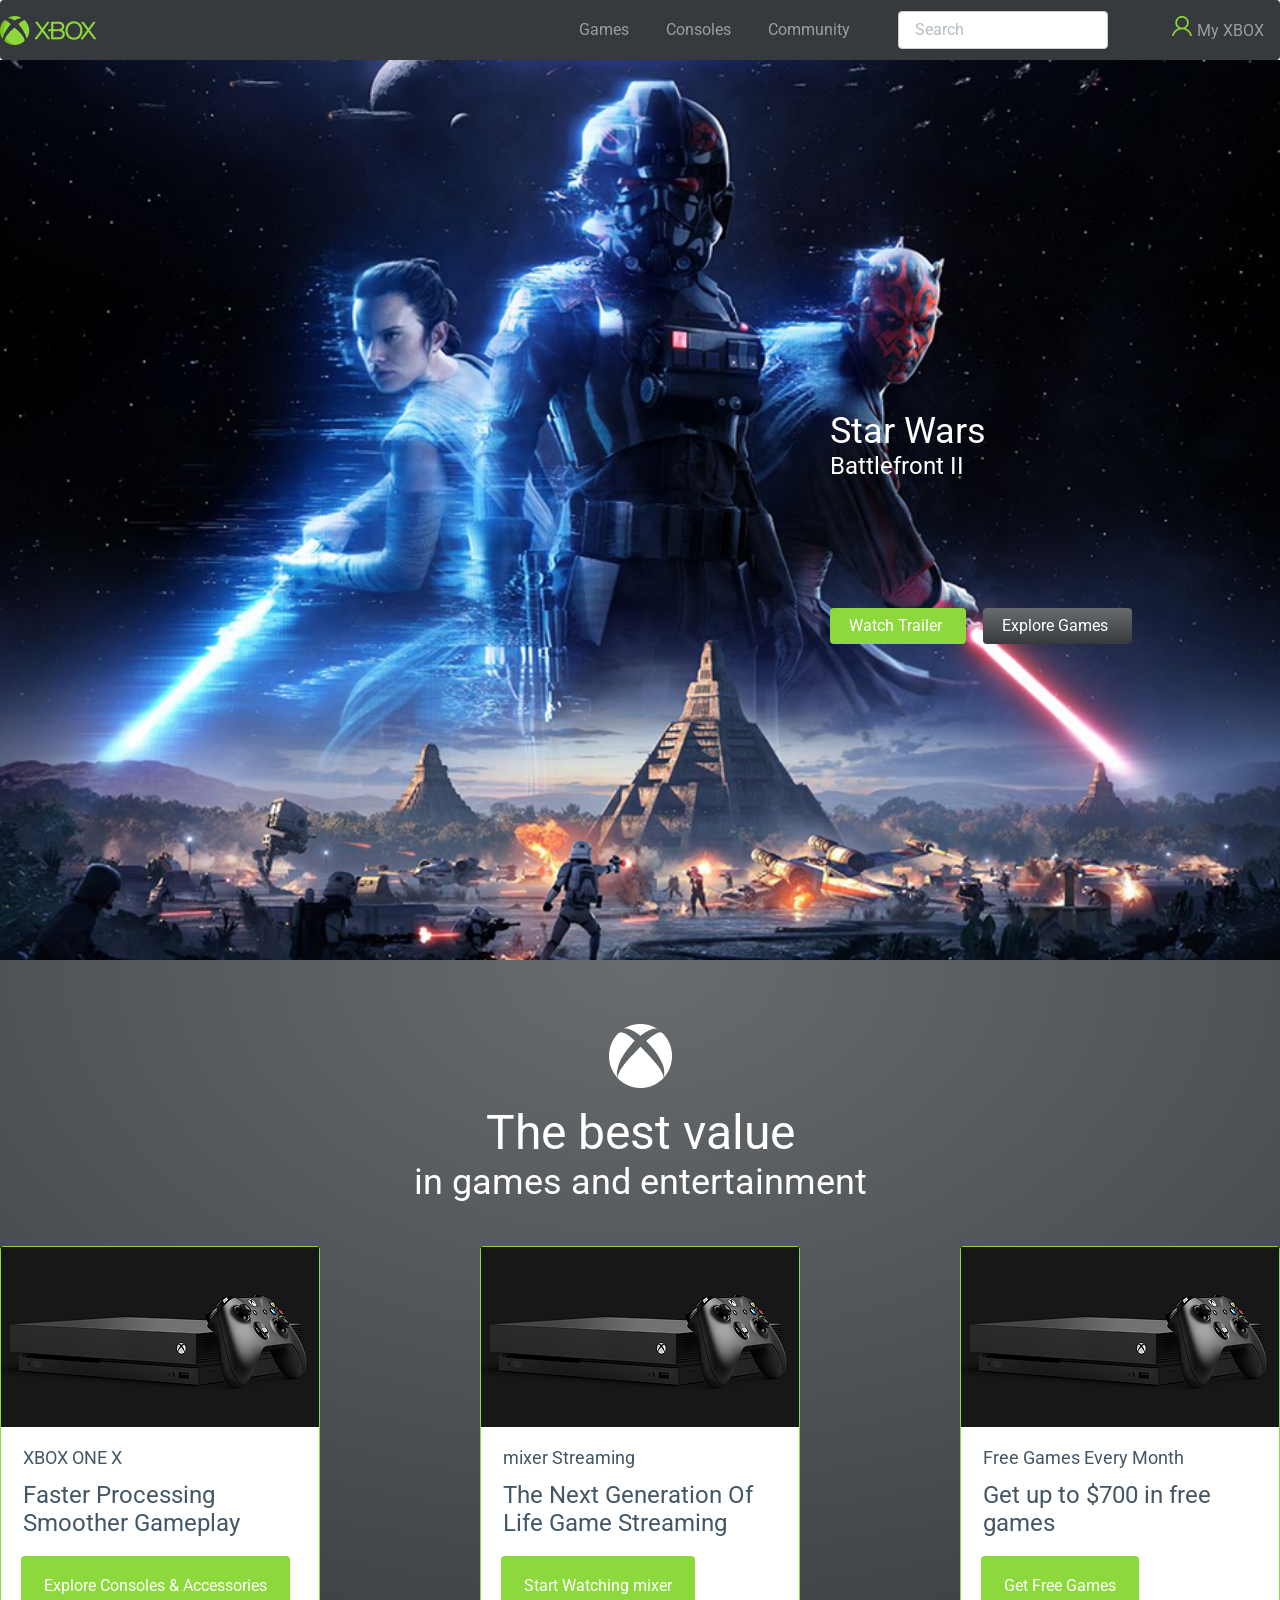
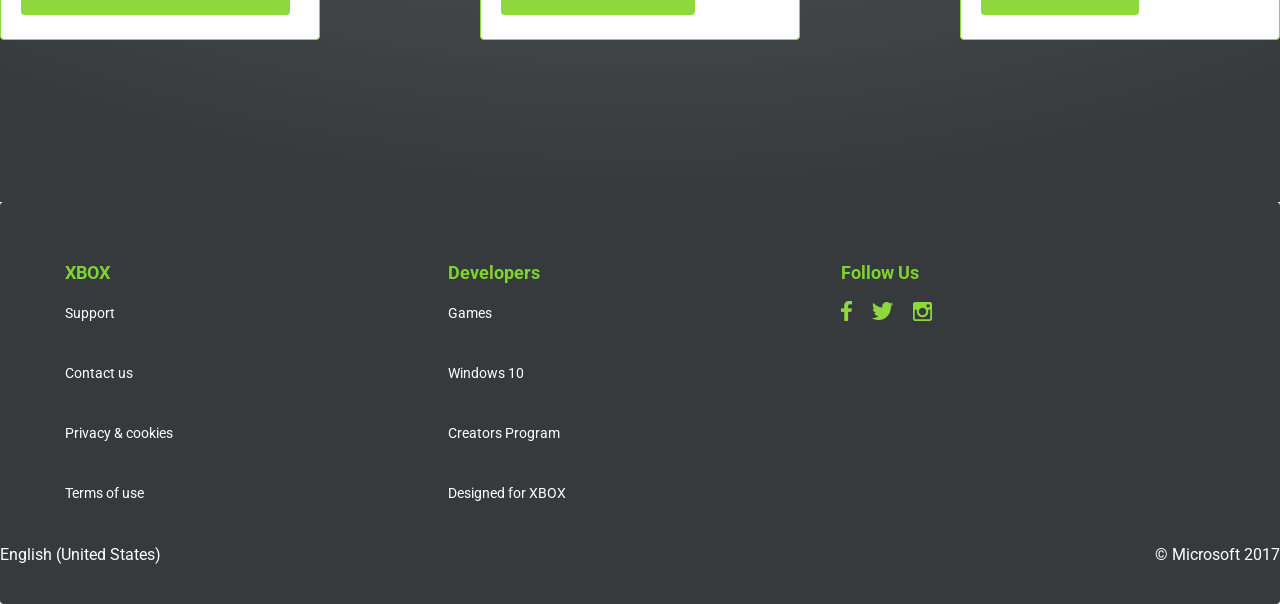
==== main.html @ 8c977f1b "added a second page" ====
<!DOCTYPE html>
<html lang="en">
  <head>
    <meta charset="UTF-8" />
    <meta name="viewport" content="width=device-width, initial-scale=1.0" />
    <link rel="stylesheet" href="style.css" />
    <title>Document</title>
  </head>
  <body>
    <header>
      <div class="container">
        <div class="navbar">
          <div class="navbar__logo"><img src="./img/xbox.png" alt="" /></div>
          <div class="navbar__menu">
            <ul>
              <li><a href="/pages/details.html">Games</a></li>
              <li><a href="">Consoles</a></li>
              <li><a href="">Community</a></li>
              <li>
                <form>
                  <input type="text" placeholder="Search" />
                </form>
              </li>
              <li>
                <a href=""><img src="./img/user.png" alt="" />My XBOX</a>
              </li>
            </ul>
          </div>
        </div>
      </div>
    </header>
    <main>
      <section class="hero">
        <div class="container">
          <div class="hero__content">
            <h2>Star Wars</h2>
            <p>Battlefront II</p>
            <div class="hero__btn">
              <a href="">Watch Trailer</a>
              <a href="">Explore Games</a>
            </div>
          </div>
        </div>
      </section>
      <section class="best-value">
        <div class="container">
          <div class="best-value__contents">
            <img src="./img/xbox_icon.png" alt="" />
            <h2>The best value</h2>
            <p>in games and entertainment</p>
          </div>
          <div class="cards">
            <div class="card">
              <img src="./img/xbox-one-x.png" alt="" />
              <h3 class="card__title">XBOX ONE X</h3>
              <p class="card__text">Faster Processing Smoother Gameplay</p>
              <div class="card__btn">
                <a href="">Explore Consoles & Accessories</a>
              </div>
            </div>
            <div class="card">
              <img src="./img/xbox-one-x.png" alt="" />
              <h3 class="card__title">mixer Streaming</h3>
              <p class="card__text">
                The Next Generation Of Life Game Streaming
              </p>
              <div class="card__btn">
                <a href="">Start Watching mixer</a>
              </div>
            </div>
            <div class="card">
              <img src="./img/xbox-one-x.png" alt="" />
              <h3 class="card__title">Free Games Every Month</h3>
              <p class="card__text">Get up to $700 in free games</p>
              <div class="card__btn">
                <a href="">Get Free Games</a>
              </div>
            </div>
          </div>
        </div>
      </section>
    </main>
    <footer>
      <div class="container">
        <div class="footer__menu">
          <div class="footer__menu-xbox">
            <h3>XBOX</h3>
            <ul>
              <li><a href="">Support</a></li>
              <li><a href="">Contact us</a></li>
              <li><a href="">Privacy & cookies</a></li>
              <li><a href="">Terms of use</a></li>
            </ul>
          </div>
          <div class="footer__menu-developers">
            <h3>Developers</h3>
            <ul>
              <li><a href="">Games</a></li>
              <li><a href="">Windows 10</a></li>
              <li><a href="">Creators Program</a></li>
              <li><a href="">Designed for XBOX</a></li>
            </ul>
          </div>
          <div class="footer__menu-folow">
            <h3>Follow Us</h3>
            <br />
            <img src="./img/social icons.png" alt="" />
          </div>
        </div>
        <div class="footer__line"></div>
        <div class="footer__copy">
          <p>English (United States)</p>
          <p>© Microsoft 2017</p>
        </div>
      </div>
    </footer>
  </body>
</html>
---- style.css ----
@import url("https://fonts.googleapis.com/css2?family=Roboto:ital,wght@0,100..900;1,100..900&display=swap");

* {
  box-sizing: border-box;
  padding: 0;
  margin: 0;
}

header {
  border-radius: 4px;
  background: #373a3c;
  height: 60px;
  flex-shrink: 0;
}

.container {
  max-width: 1440px;
  margin: 0 auto;
}

.navbar {
  display: flex;
  justify-content: space-between;
}

.navbar__menu ul {
  display: flex;
  gap: 37px;
}

li {
  list-style: none;
  padding: 21px 0;
}

header li:nth-child(4) {
  padding: 11px;
}

li:nth-child(5) {
  padding: 16px;
}

a {
  text-decoration: none;
  color: rgba(255, 255, 255, 0.5);
  font-family: "Roboto", sans-serif;
  font-size: 16px;
  font-style: normal;
  font-weight: 400;
  line-height: 16px; /* 100% */
}

.navbar__logo {
  padding: 16px 0;
}

.navbar__menu a:hover {
  color: #fff;
  transition: 0.2s;
}

.navbar__menu input {
  width: 209.795px;
  height: 38px;
  flex-shrink: 0;
  border-radius: 4px;
  border: 1px solid #ccc;
  background: #fff;
}

input::placeholder {
  color: #435766;
  font-family: "Roboto", sans-serif;
  font-size: 16px;
  font-style: normal;
  font-weight: 400;
  line-height: 21px; /* 131.25% */
  padding-left: 16px;
  opacity: 0.3973;
}

.navbar__menu img {
  padding-right: 5px;
}

/* Hero */

.hero {
  background-image: url(./img/Star-Wars-Battlefront-II-combat.png);
  background-size: 100%;
  background-size: cover; /* или contain, в зависимости от ваших потребностей */
  background-position: center;
  background-repeat: no-repeat;
  margin: 0;
  min-height: 100vh;
  padding-top: 350px;
}

.hero h2 {
  color: #fff;
  font-family: "Roboto", sans-serif;
  font-size: 36px;
  font-style: normal;
  font-weight: 400;
  line-height: normal;
}

.hero p {
  color: #fff;
  font-family: "Roboto", sans-serif;
  font-size: 24px;
  font-style: normal;
  font-weight: 400;
  line-height: normal;
  margin-bottom: 135px;
}

.hero__btn a {
  color: #fff;
  font-family: "Roboto", sans-serif;
  font-size: 16px;
  font-style: normal;
  font-weight: 400;
  line-height: 21px; /* 131.25% */
  padding: 8px 24px 9px 19px;
  margin-right: 13px;
}

main .hero__btn a:nth-child(1) {
  border-radius: 4px;
  background: #8dd83d;
}

main .hero__btn a:nth-child(2) {
  border-radius: 4px;
  background: linear-gradient(180deg, #686c6f 0%, #373a3c 100%);
}

.hero__content {
  margin-left: 830px;
}

/* Best value */

.best-value {
  background: radial-gradient(100% 100% at 50% 0%, #686c6f 0%, #373a3c 100%);
  padding: 64px 0 162px;
}

.best-value__contents img {
  display: flex;
  margin: 0 auto;
}

.best-value__contents h2 {
  color: #fff;
  font-family: "Roboto", sans-serif;
  font-size: 48px;
  font-style: normal;
  font-weight: 400;
  line-height: normal;
  text-align: center;
  margin-top: 16px;
}

.best-value__contents p {
  color: #fff;
  font-family: "Roboto", sans-serif;
  font-size: 36px;
  font-style: normal;
  font-weight: 400;
  line-height: normal;
  text-align: center;
  margin-bottom: 43px;
}

.best-value .cards {
  display: flex;
  justify-content: space-between;
}

.card {
  border-radius: 4px;
  border: 1px solid #8dd83d;
  background: #fff;
}

.card__title {
  color: #435766;
  font-family: "Roboto", sans-serif;
  font-size: 18px;
  font-style: normal;
  font-weight: 400;
  line-height: normal;
  padding: 16px 0 0 22px;
}

.card__text {
  color: #435766;
  font-family: "Roboto", sans-serif;
  font-size: 24px;
  font-style: normal;
  font-weight: 400;
  line-height: normal;
  max-width: 273px;
  padding: 13px 0 38px 22px;
}

.card a {
  color: #fff;
  font-family: "Roboto", sans-serif;
  font-size: 16px;
  font-style: normal;
  font-weight: 400;
  line-height: 21px; /* 131.25% */
  border-radius: 4px;
  background: #8dd83d;
  padding: 20px 23px;
}

.card__btn {
  padding: 0 0 43px 20px;
}

/* footer */

footer {
  border-radius: 4px;
  background: #373a3c;
  padding-top: 60px;
}

.footer__menu {
  display: flex;
  gap: 275px;
  margin-left: 65px;
}

.footer__menu h3 {
  color: #7dd42f;
  font-family: "Roboto", sans-serif;
  font-size: 18px;
  font-style: normal;
  font-weight: 700;
  line-height: normal;
}

.footer__menu a {
  color: #fff;
  font-family: "Roboto", sans-serif;
  font-size: 14px;
  font-style: normal;
  font-weight: 400;
  line-height: normal;
}

.footer__line {
  width: 1200px;
  height: 2px;
  flex-shrink: 0;
  stroke-width: 1px;
  stroke: #fff;
  opacity: 0.35;
}

.footer__copy {
  display: flex;
  justify-content: space-between;
}

.footer__copy p {
  color: #fff;
  font-family: "Roboto", sans-serif;
  font-size: 16px;
  font-style: normal;
  font-weight: 400;
  line-height: normal;
  padding-bottom: 40px;
  padding-top: 20px;
}


.hero__ww  {
  background-image: url(/img/CoD-WWII.png);
  background-size: 100%;
  background-size: cover; /* или contain, в зависимости от ваших потребностей */
  background-position: center;
  background-repeat: no-repeat;
  margin: 0;
  min-height: 100vh;
  padding-top: 225px;
}

.hero__ww h2 {
  color: #fff;
  font-family: "Roboto", sans-serif;
  font-size: 36px;
  font-style: normal;
  font-weight: 400;
  line-height: normal;
}

.hero__ww p {
  color: #fff;
  font-family: "Roboto", sans-serif;
  font-size: 24px;
  font-style: normal;
  font-weight: 400;
  line-height: normal;
  margin-bottom: 135px;
}


main .hero__ww .hero__btn a {
  border-radius: 4px;
  background: #8dd83d;
}


.present {
  padding: 100px 0;
}

.present__ww1, .present__ww2 {
  display: flex;
  justify-content: space-between;
}

.present p {
  color: #435766;
  font-family: "Roboto", sans-serif;
  font-size: 36px;
  font-style: normal;
  font-weight: 400;
  line-height: normal;
  max-width: 400px;
}

.present__ww1 {
  margin-bottom: 100px;
}
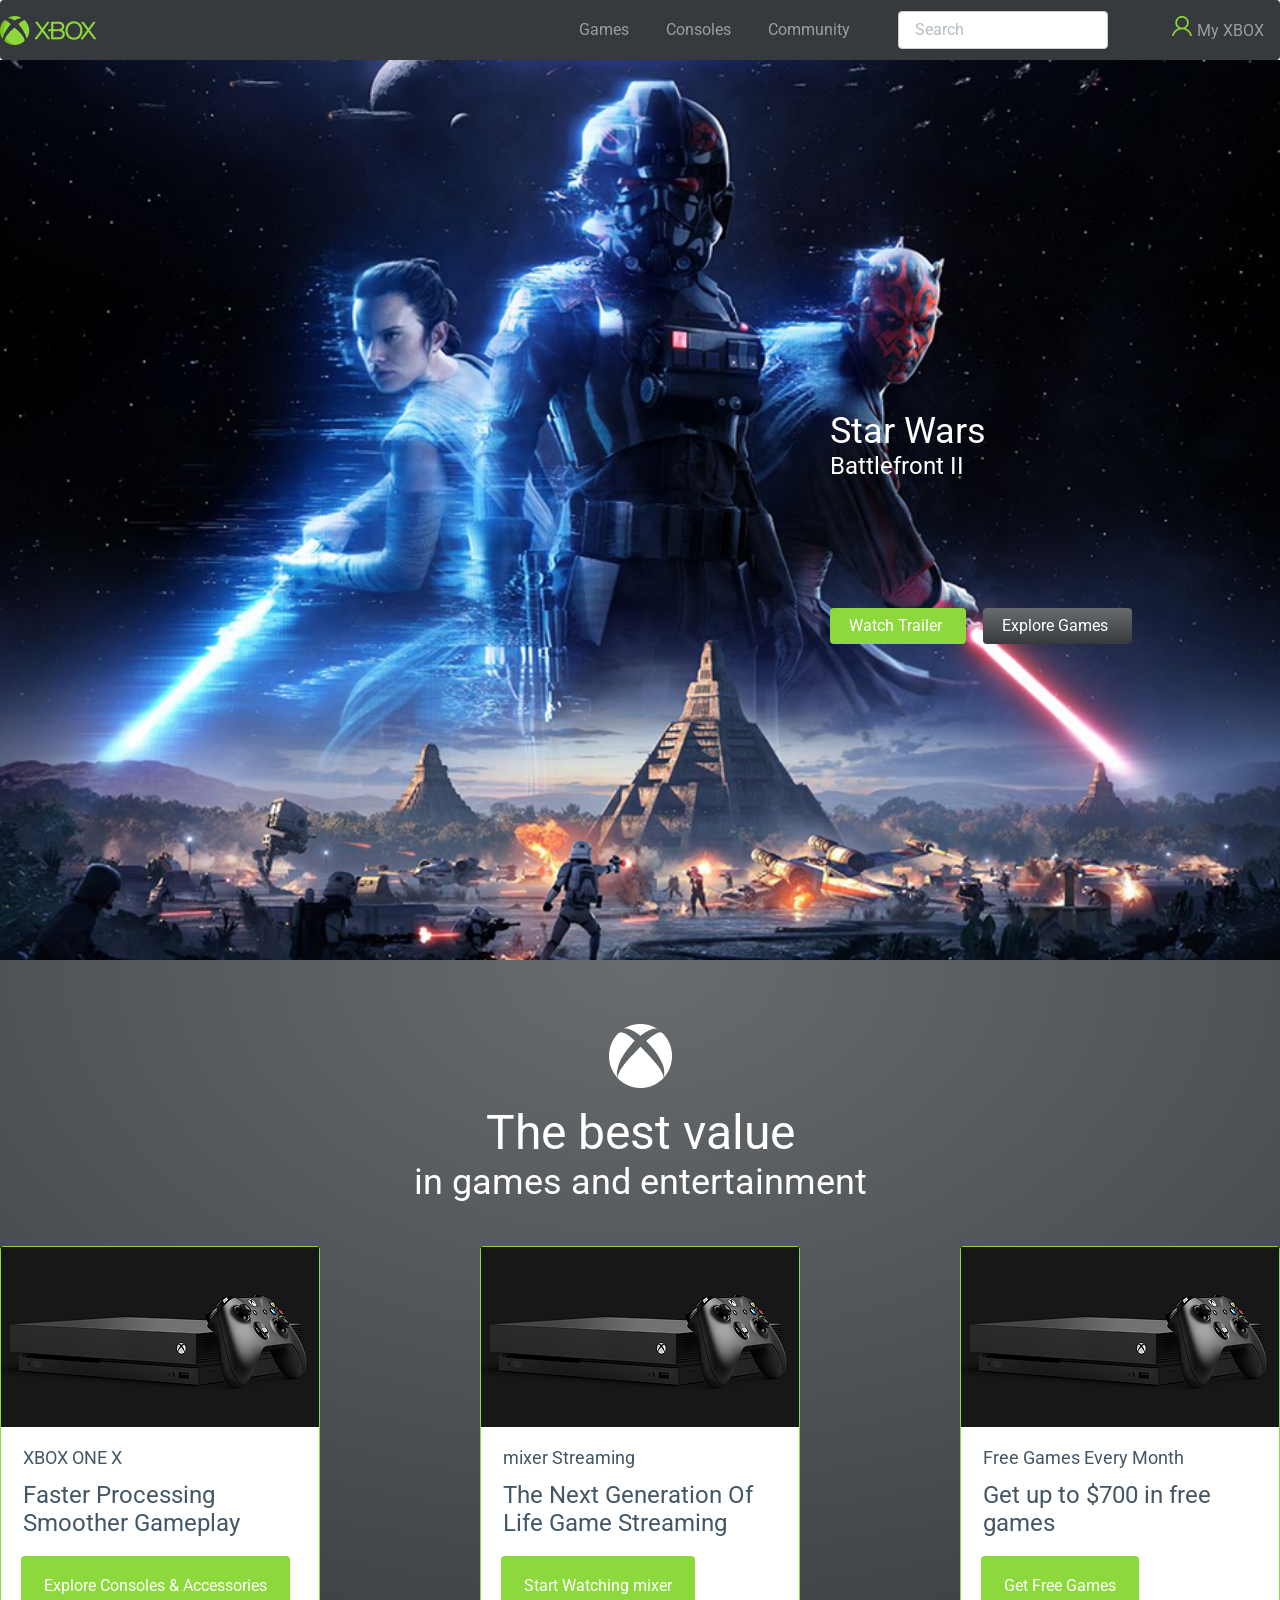
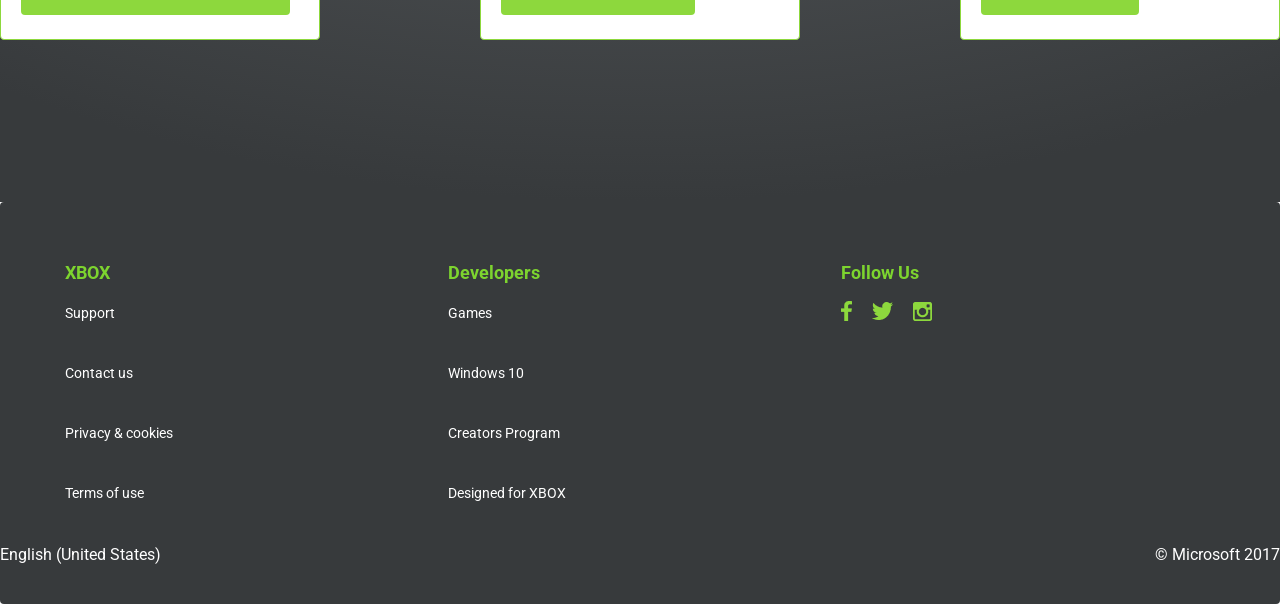
==== commit a70a727b: "Update main.html" ====
--- a/main.html
+++ b/main.html
@@ -13,7 +13,7 @@
           <div class="navbar__logo"><img src="./img/xbox.png" alt="" /></div>
           <div class="navbar__menu">
             <ul>
-              <li><a href="/pages/details.html">Games</a></li>
+              <li><a href="./details.html">Games</a></li>
               <li><a href="">Consoles</a></li>
               <li><a href="">Community</a></li>
               <li>
